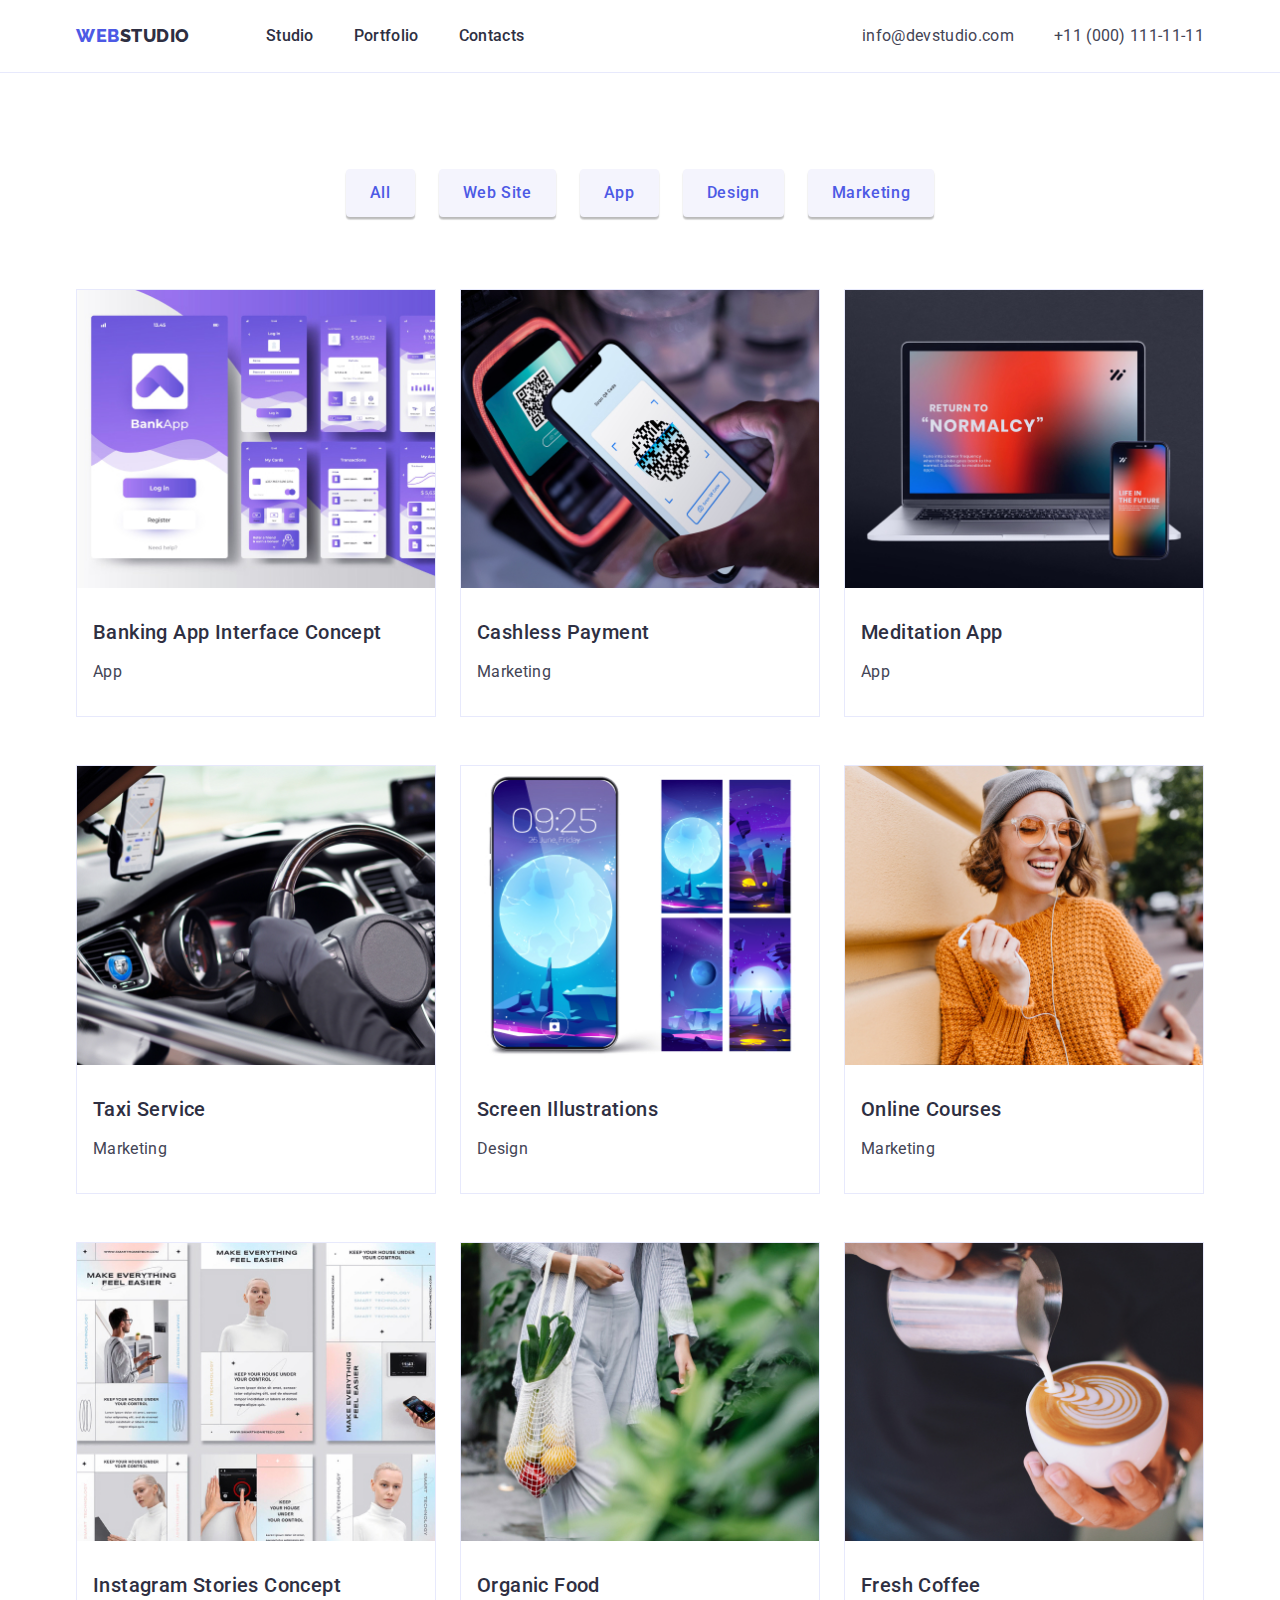
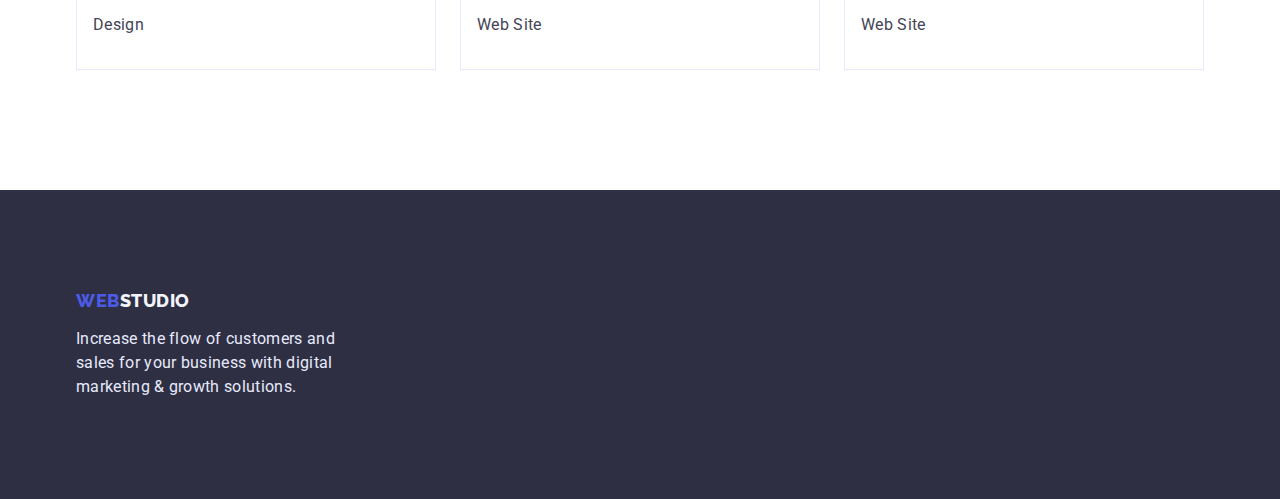
==== portfolio.html @ 26488585 "Initial commit" ====
<!DOCTYPE html>
<html lang="en">
  <head>
    <meta charset="UTF-8">
    <meta http-equiv="X-UA-Compatible" content="IE=edge">
    <meta name="viewport" content="width=device-width, initial-scale=1.0">
    <title>Portfolio</title>
    <link
    rel="stylesheet"
    href="https://cdnjs.cloudflare.com/ajax/libs/modern-normalize/1.0.0/modern-normalize.min.css">
    <link rel="preconnect" href="https://fonts.googleapis.com">
    <link rel="preconnect" href="https://fonts.gstatic.com" crossorigin="">
    <link rel="stylesheet" href="./css/styles.css">
    <link
      rel="stylesheet"
      href="https://fonts.googleapis.com/css2?family=Raleway:wght@800&family=Roboto:wght@400;500;700;900&display=swap"
    >
  </head>
  <body>
    <header class="header">
      <div class="container flex-box header-box">
      <nav class="header-menu flex-box">
        <a class="header-logo link" href="./index.html">Web<span class="header-logo-second link">Studio</span></a>
        <ul class="header-nav list link flex-box">
          <li>
            <a class="menu-item active list link" href="./index.html">Studio</a>
          </li>
          <li>
            <a class="menu-item active list link" href="./portfolio.html">Portfolio</a>
          </li>
          <li>
            <a class="menu-item active list link" href="">Contacts</a>
          </li>
        </ul>
      </nav>
      <address class="header-address link">
        <ul class="address-list list flex-box">
          <li>
            <a class="address-item link active" href="mailto:info@devstudio.com">info@devstudio.com</a>
          </li>
          <li>
            <a class="address-item link active" href="tel:+110001111111">+11 (000) 111-11-11</a>
          </li>
        </ul>
      </address>
    </div>
    </header>
    <main class="all">
      <section class="button-for-nav">
        <div class="container">
        <h1 hidden="" class="none-title">buttons</h1>
        <ul class="link list btn-nav">
          <li><button class="second-nav active-btn" type="button">All</button></li>
          <li><button class="second-nav active-btn" type="button">Web Site</button></li>
          <li><button class="second-nav active-btn" type="button">App</button></li>
          <li><button class="second-nav active-btn" type="button">Design</button></li>
          <li><button class="second-nav active-btn" type="button">Marketing</button></li>
        </ul>
      </div>
      <div class="container">
        <ul class="services-list list flex-box">
          <li class="services-list-item">
            <a class="link" href="">
              <img src="./images/bankingapp.jpg" alt="Banking App Interface Concept" width="360">
              <div class="cards-text">
                <h2 class="secondary-title-cards">Banking App Interface Concept</h2>
                <p class="text-dsc">App</p>
              </div>
            </a>
          </li>
          <li class="services-list-item">
            <a class="link" href="">
              <img src="./images/cashlesspayment.jpg" alt="Cashless Payment" width="360">
              <div class="cards-text">
                <h2 class="secondary-title-cards">Cashless Payment</h2>
                <p class="text-dsc">Marketing</p>
              </div>
            </a>
          </li>
          <li class="services-list-item">
            <a class="link" href="">
              <img src="./images/maditaionapp.jpg" alt="Meditaion App" width="360">
              <div class="cards-text">
                <h2 class="secondary-title-cards">Meditation App</h2>
                <p class="text-dsc">App</p>
              </div>
            </a>
          </li>
          <li class="services-list-item">
            <a class="link" href="">
              <img src="./images/taxiservice.jpg" alt="Taxi Service" width="360">
              <div class="cards-text">
                <h2 class="secondary-title-cards">Taxi Service</h2>
                <p class="text-dsc">Marketing</p>
              </div>
            </a>
          </li>
          <li class="services-list-item">
            <a class="link" href="">
              <img src="./images/screenillustrations.jpg" alt="Screen Illustrations" width="360">
              <div class="cards-text">
                <h2 class="secondary-title-cards">Screen Illustrations</h2>
                <p class="text-dsc">Design</p>
              </div>
            </a>
          </li>
          <li class="services-list-item">
            <a class="link" href="">
              <img src="./images/onlinecourses.jpg" alt="Online Courses" width="360">
              <div class="cards-text">
                <h2 class="secondary-title-cards">Online Courses</h2>
                <p class="text-dsc">Marketing</p>
              </div>
            </a>
          </li>
          <li class="services-list-item">
            <a class="link" href="">
              <img src="./images/instagramstories.jpg" alt="Instagram Stories Concept" width="360">
              <div class="cards-text">
                <h2 class="secondary-title-cards">Instagram Stories Concept</h2>
                <p class="text-dsc">Design</p>
              </div>
            </a>
          </li>
          <li class="services-list-item">
            <a class="link" href="">
              <img src="./images/organicfood.jpg" alt="Organic Food" width="360">
              <div class="cards-text">
                <h2 class="secondary-title-cards">Organic Food</h2>
                <p class="text-dsc">Web Site</p>
              </div>
            </a>
          </li>
          <li class="services-list-item">
            <a class="link" href="">
              <img src="./images/freshcoffe.jpg" alt="Fresh Coffee" width="360">
              <div class="cards-text">
                <h2 class="secondary-title-cards">Fresh Coffee</h2>
                <p class="text-dsc">Web Site</p>
              </div>
            </a>
          </li>
        </ul>
      </div>
      </section>
    </main>
    <footer class="footer">
      <div class="container">
      <a class="footer-logo link" href="./index.html">Web<span class="footer-logo-second link">Studio</span></a>
      <p class="footer-text">
        Increase the flow of customers and sales for your business with digital
        marketing & growth solutions.
      </p>
    </div>
    </footer>
  </body>
</html>
---- css/styles.css ----
:root {
  --accent-color: #4d5ae5;
  --accent-logo-color: #4d5ae5;
  --hero-title-buttons: #ffffff;
  --brand-color: #2e2f42;
  --primary-titles-color: #2e2f42;
  --mini-titles-color: #2e2f42;
  --secondary-titles-color: #2e2f42;
  --hover-color: #404bbf;
  --background: #ffffff;
  --cards-color: #f4f4fd;
  --cloud: #f4f4fd;
  --buttons-2page: #e7e9fc;
  --primary-text-color: #434455;
}
/* списки и точки */
ul {
  list-style: none;
  margin: 0;
  padding: 0;
}

a {
  text-decoration: none;
}

h1,
h2,
h3,
h4,
h5,
h6,
p {
  margin: 0;
  padding: 0;
}

body {
  font-family: "Roboto", sans-serif;

  color: var(--primary-text-color);
  background-color: var(--background);
  letter-spacing: 0.02em;
}

img {
  display: block;
  max-width: 100%;
  height: auto;
}

.section {
  padding-top: 120px;
  padding-bottom: 120px;
}

.container {
  max-width: 1158px;
  margin: 0 auto;
  padding: 0 15px;
}

/* header */
.flex-box {
  display: flex;
}

.header {
  border-bottom: 1px solid #E7E9FC;
  padding-top: 24px;
  padding-bottom: 24px;
}

.header-box {
  justify-content:space-between;
}

.header-logo {
  font-family: "Raleway", sans-serif;
  color: var(--accent-color);
  font-weight: 800;
  font-size: 18px;
  line-height: 1.17;
  text-transform: uppercase;
  letter-spacing: 0.03em;
  margin-right: 76px;
}

.header-nav {
  display: flex;
  gap: 40px;
}

.header-menu {
  align-items: center;
}

.header-logo-second {
  color: var(--brand-color);
}

.menu-item {
  color: var(--brand-color);
  font-weight: 500;
  font-size: 16px;
  line-height: 1.5;
  letter-spacing: 0.02em;
  display: block;
  padding: 24px auto;
}

.header-address {
  font-style: normal;
}

.address-list {
  display: flex;
  align-items: flex-start;
  gap: 40px;
}

.address-item {
  color: var(--primary-text-color);
  font-weight: 400;
  font-size: 16px;
  line-height: 1.5;
  letter-spacing: 0.02em;
}

.active:hover,
.active:focus {
  color: var(--hover-color);
}
/* service */
.service {
  background-color: var(--brand-color);
  padding: 188px 0;
}

.service-text {
  color: var(--hero-title-buttons);
  font-size: 56px;
  line-height: 1.07;
  text-align: center;
  letter-spacing: 0.02em;
  max-width: 496px;
  margin: 0 auto 48px;
  }

.service-bnt {
  color: var(--hero-title-buttons);
  background-color: var(--accent-color);
  line-height: 1.5;
  align-items: center;
  letter-spacing: 0.04em;
  cursor: pointer;
  border-radius: 4px;
  display: block;
  margin: 0 auto;
  padding: 16px 32px;
  gap: 10px;
  border: 0px solid transparent;
}

.active-btn:hover,
.active-btn:active {
  color: var(--hero-title-buttons);
  background-color: var(--hover-color);
}

/* specifics */
.specifics {
  padding-bottom: 0px;
}

.specifics-list {
  gap: 24px;
}

.specifics-title {
  color: var(--mini-titles-color);
  font-weight: 500;
  font-size: 20px;
  line-height: 1.2;
  letter-spacing: 0.02em;
}

.specifics-item {
  flex-basis: calc((100% - 72px) / 4);
}
.specifics-text,
.text-dsc {
  line-height: 1.5;
  letter-spacing: 0.02em;
  color: var(--primary-text-color);
  max-width: 264px;
  margin-top: 8px;
}

/* what are you doing */
.primary-title {
  color: var(--primary-titles-color);
  font-weight: 700;
  font-size: 36px;
  line-height: 1.11;
  letter-spacing: 0.02em;
  text-align: center;
  text-transform: capitalize;
  margin-bottom: 72px;
}

.doing {
  padding-bottom: 120px;
}

.doing-list{
  flex-wrap: wrap;
  gap: 24px;
}

.doing-item {
  flex-basis: calc((100% - 48px) / 3);
}

/* team secondary-title, img  -dsc */

.team {
  background-color: var(--cloud);
}

.team-list {
  flex-wrap: wrap;
  gap: 24px;
}

.team-item {
  flex-basis: calc((100% - 72px) / 4);
  box-shadow: 0px 1px 6px rgba(46, 47, 66, 0.08), 0px 1px 1px rgba(46, 47, 66, 0.16), 0px 2px 1px rgba(46, 47, 66, 0.08);
  border-radius: 0px 0px 4px 4px;
  background: #FFFFFF;
  max-width: 264px;
}

.team-text {
  display: flex;
  flex-direction: column;
  justify-content: center;
  align-items: center;
  padding: 32px 16px;
  gap: 8px;
  text-align: center;
}

.team-parthner {
  color: var(--secondary-titles-color);
  font-weight: 500;
  font-size: 20px;
  line-height: 1.2;
  letter-spacing: 0.02em;
}

.team-doing {
  font-size: 16px;
  line-height: 1.5;
}

/* second page */

.second-nav {
  color: var(--accent-color);
  background-color: var(--cloud);
  font-weight: 500;
  font-size: 16px;
  line-height: 1.5;
  cursor: pointer;
  align-items: center;
  text-align: center;
  letter-spacing: 0.04em;
  box-shadow: 0px 3px 1px rgba(0, 0, 0, 0.1), 0px 2px 1px rgba(0, 0, 0, 0.08), 0px 2px 2px rgba(0, 0, 0, 0.12);
  border-radius: 4px;
  border: 0px solid transparent;
  padding: 12px 24px;
}


.secondary-title-cards {
  color: var(--secondary-titles-color);
  font-size: 20px;
  line-height: 1.2;
  font-weight: 500;
  letter-spacing: 0.02em;
  text-decoration: none;
}

/* cards */
.text-dsc {
  color: var(--primary-text-color);
  font-weight: 400;
  font-size: 16px;
  line-height: 1.5;
}

/* footer */

.footer {
  background-color: var(--brand-color);
  padding: 100px 0;
}
.footer-text {
  color: var(--buttons-2page);
  font-size: 16px;
  line-height: 1.5;
  width: 264px;
  height: 72px;
  margin-top: 16px;
  max-width: 264px;
}

.footer-logo {
  font-family: "Raleway", sans-serif;
  color: var(--accent-logo-color);
  font-weight: 800;
  font-size: 18px;
  line-height: 1.17;
  text-transform: uppercase;
  letter-spacing: 0.03em;
}
.footer-logo-second {
  color: var(--cloud);
}

.services-list {
  flex-wrap: wrap;
  gap: 48px 24px;
}

.services-list-item {
  flex-basis: calc((100% - 48px ) / 3);
  border: 1px solid #E7E9FC;
}

.cards-text {
  display: flex;
  flex-direction: column;
  justify-content: center;
  align-items: flex-start;
  padding: 32px 16px;
  gap: 8px;
}

.btn-nav {
  display: flex;
  flex-direction: row;
  align-items: flex-start;
  padding: 0px;
  gap: 24px;
  margin-bottom: 72px;
  justify-content: center;
}

.button-for-nav {
  padding-top: 96px;
  padding-bottom: 120px;
}
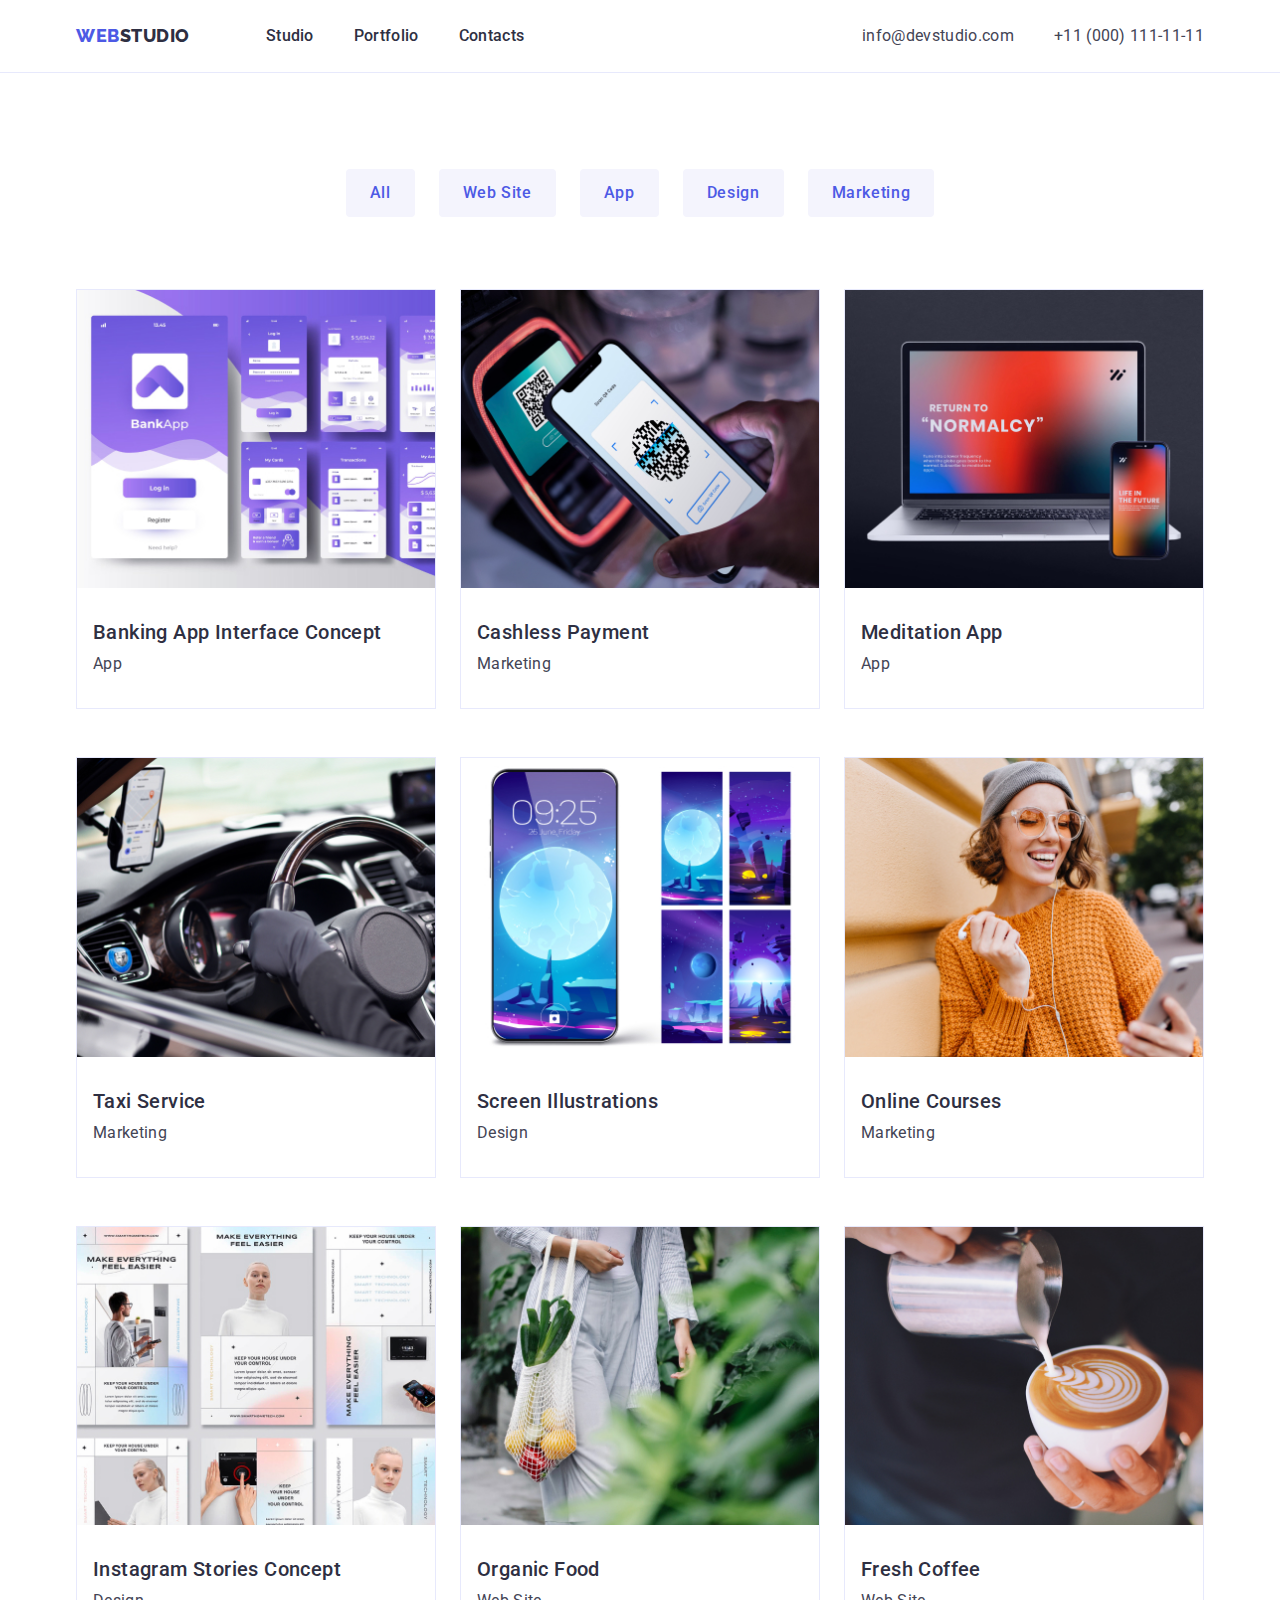
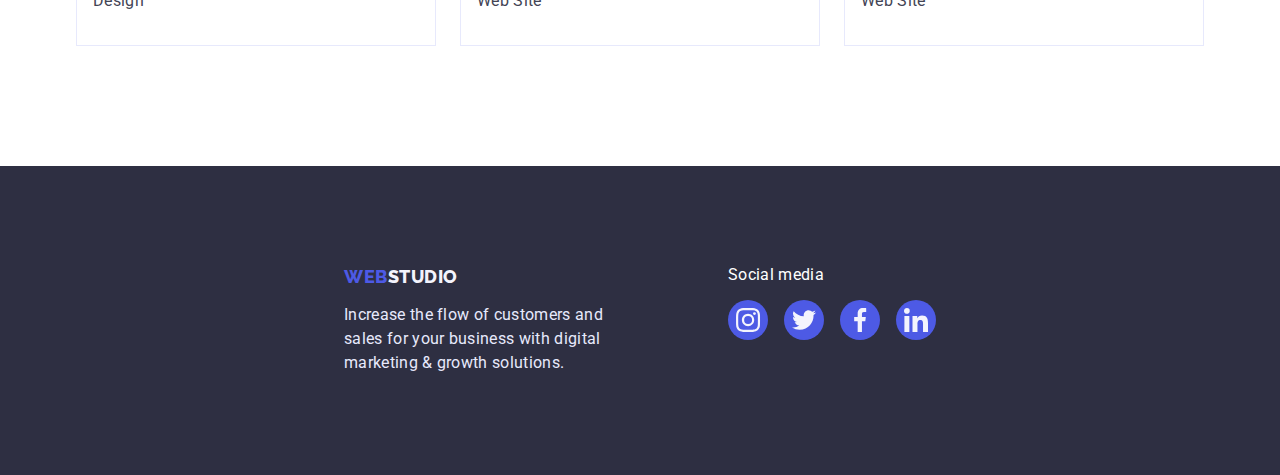
==== commit c23865d8: "complete homewoork" ====
--- a/portfolio.html
+++ b/portfolio.html
@@ -145,13 +145,48 @@
       </section>
     </main>
     <footer class="footer">
-      <div class="container">
-      <a class="footer-logo link" href="./index.html">Web<span class="footer-logo-second link">Studio</span></a>
-      <p class="footer-text">
-        Increase the flow of customers and sales for your business with digital
-        marketing & growth solutions.
-      </p>
-    </div>
+      <div class="container flex-box">
+        <div class="footer-container">
+        <a class="footer-logo link" href="./index.html">Web<span class="footer-logo-second link">Studio</span></a>
+        <p class="footer-text">
+          Increase the flow of customers and sales for your business with digital
+          marketing & growth solutions.
+        </p>
+        </div>
+        <div class="footer-social">
+          <p class="footer-social-text">Social media</p>
+          <ul class="footer-social-list list">
+                  <li class="">
+                    <a href="" class="footer-social-box">
+                      <svg widht="24px" height="24px"> 
+                        <use href="./images/icons.svg#icon-instagram"></use>
+                      </svg>
+                    </a>
+                  </li>
+                  <li class="">
+                    <a href="" class="footer-social-box">
+                      <svg widht="24px" height="24px"> 
+                        <use href="./images/icons.svg#icon-twitter"></use>
+                      </svg>
+                    </a>
+                  </li>
+                  <li class="">
+                    <a href="" class="footer-social-box">
+                      <svg widht="24px" height="24px"> 
+                        <use href="./images/icons.svg#icon-facebook"></use>
+                      </svg>
+                    </a>
+                  </li>
+                  <li class="">
+                    <a href="" class="footer-social-box">
+                      <svg widht="24px" height="24px"> 
+                        <use href="./images/icons.svg#icon-linkedin"></use>
+                      </svg>
+                    </a>
+                  </li>
+          </ul>
+        </div>
+     </div>
     </footer>
   </body>
 </html>
--- a/css/styles.css
+++ b/css/styles.css
@@ -135,6 +135,10 @@
 .service {
   background-color: var(--brand-color);
   padding: 188px 0;
+  background-image: linear-gradient(rgba(46, 47, 66, 0.7), rgba(46, 47, 66, 0.7)), url('../images/peopleoffice.jpg');
+  background-repeat: no-repeat;
+  background-position: center;
+  background-size: cover;
 }
 
 .service-text {
@@ -183,11 +187,41 @@
   font-size: 20px;
   line-height: 1.2;
   letter-spacing: 0.02em;
+  margin-top: 8px;
 }
 
 .specifics-item {
   flex-basis: calc((100% - 72px) / 4);
 }
+
+.specifics-item::before {
+  display: block;
+  content: "";
+  width: 264px;
+  height: 112px;
+  background: var(--cloud);
+  border-radius: 4px;
+  background-size: 64px 64px;
+  background-position: center;
+  background-repeat: no-repeat;
+}
+
+.specifics-item:nth-child(1)::before {
+  background-image: url(../images/antenna.svg);
+}
+
+.specifics-item:nth-child(2)::before {
+  background-image: url(../images/clock.svg);
+}
+
+.specifics-item:nth-child(3)::before {
+  background-image: url(../images/diagram.svg);
+}
+
+.specifics-item:nth-child(4)::before {
+  background-image: url(../images/astronaut.svg);
+}
+
 .specifics-text,
 .text-dsc {
   line-height: 1.5;
@@ -262,6 +296,52 @@
 .team-doing {
   font-size: 16px;
   line-height: 1.5;
+  margin-bottom: 8px;
+}
+
+.team-soc {
+  display: flex;
+  justify-content: center;
+  gap: 24px;
+}
+
+.team-soc-item {
+  width: 40px;
+  height: 40px;
+}
+
+.team-soc-link {
+  width: 100%;
+  height: 100%;
+  border-radius: 50%;
+  background: #4D5AE5;
+  display: block;
+}
+
+.team-soc-link:hover {
+  background-color: #404BBF;
+}
+
+.customers-list{
+  display: flex;
+  justify-content: space-between;
+}
+
+.customers-item{
+  border: 1px solid var(--border);
+  border-radius: 4px;
+  display: flex;
+  justify-content: center;
+  align-items: center;
+  width: 168px;
+  height: 88px;
+  fill: var(--border);
+}
+
+.customers-item:hover,
+.customers-item:focus {
+  fill: var(--hover-color);
+  border: 1px solid var(--hover-color);
 }
 
 /* second page */
@@ -276,12 +356,14 @@
   align-items: center;
   text-align: center;
   letter-spacing: 0.04em;
-  box-shadow: 0px 3px 1px rgba(0, 0, 0, 0.1), 0px 2px 1px rgba(0, 0, 0, 0.08), 0px 2px 2px rgba(0, 0, 0, 0.12);
   border-radius: 4px;
   border: 0px solid transparent;
   padding: 12px 24px;
 }
 
+.second-nav:hover {
+  box-shadow: 0px 3px 1px rgba(0, 0, 0, 0.1), 0px 2px 1px rgba(0, 0, 0, 0.08), 0px 2px 2px rgba(0, 0, 0, 0.12);
+}
 
 .secondary-title-cards {
   color: var(--secondary-titles-color);
@@ -304,8 +386,15 @@
 
 .footer {
   background-color: var(--brand-color);
-  padding: 100px 0;
-}
+  padding-top: 100px;
+  padding-bottom: 100px;
+  display: flex;
+}
+
+.footer-container{
+  margin-right: 120px;
+}
+
 .footer-text {
   color: var(--buttons-2page);
   font-size: 16px;
@@ -325,8 +414,36 @@
   text-transform: uppercase;
   letter-spacing: 0.03em;
 }
+
 .footer-logo-second {
   color: var(--cloud);
+}
+
+.footer-social-text{
+  letter-spacing: 0.02em;
+  color: #FFFFFF;
+  margin-bottom: 16px;
+}
+
+.footer-social-list{
+  display: flex;
+  gap: 16px;
+}
+
+.footer-social-box {
+  display: flex;
+  justify-content: center;
+  align-items: center;
+  width: 40px;
+  height: 40px;
+  border-radius: 50%;
+  background-color: #4D5AE5;
+}
+
+.footer-social-box:hover,
+.footer-social-box:focus {
+  background-color: #31D0AA;
+  padding: 8px;
 }
 
 .services-list {
@@ -339,13 +456,16 @@
   border: 1px solid #E7E9FC;
 }
 
+.services-list-item:hover {
+  box-shadow: 0px 1px 6px rgba(46, 47, 66, 0.08), 0px 1px 1px rgba(46, 47, 66, 0.16), 0px 2px 1px rgba(46, 47, 66, 0.08);
+}
+
 .cards-text {
   display: flex;
   flex-direction: column;
   justify-content: center;
   align-items: flex-start;
   padding: 32px 16px;
-  gap: 8px;
 }
 
 .btn-nav {
